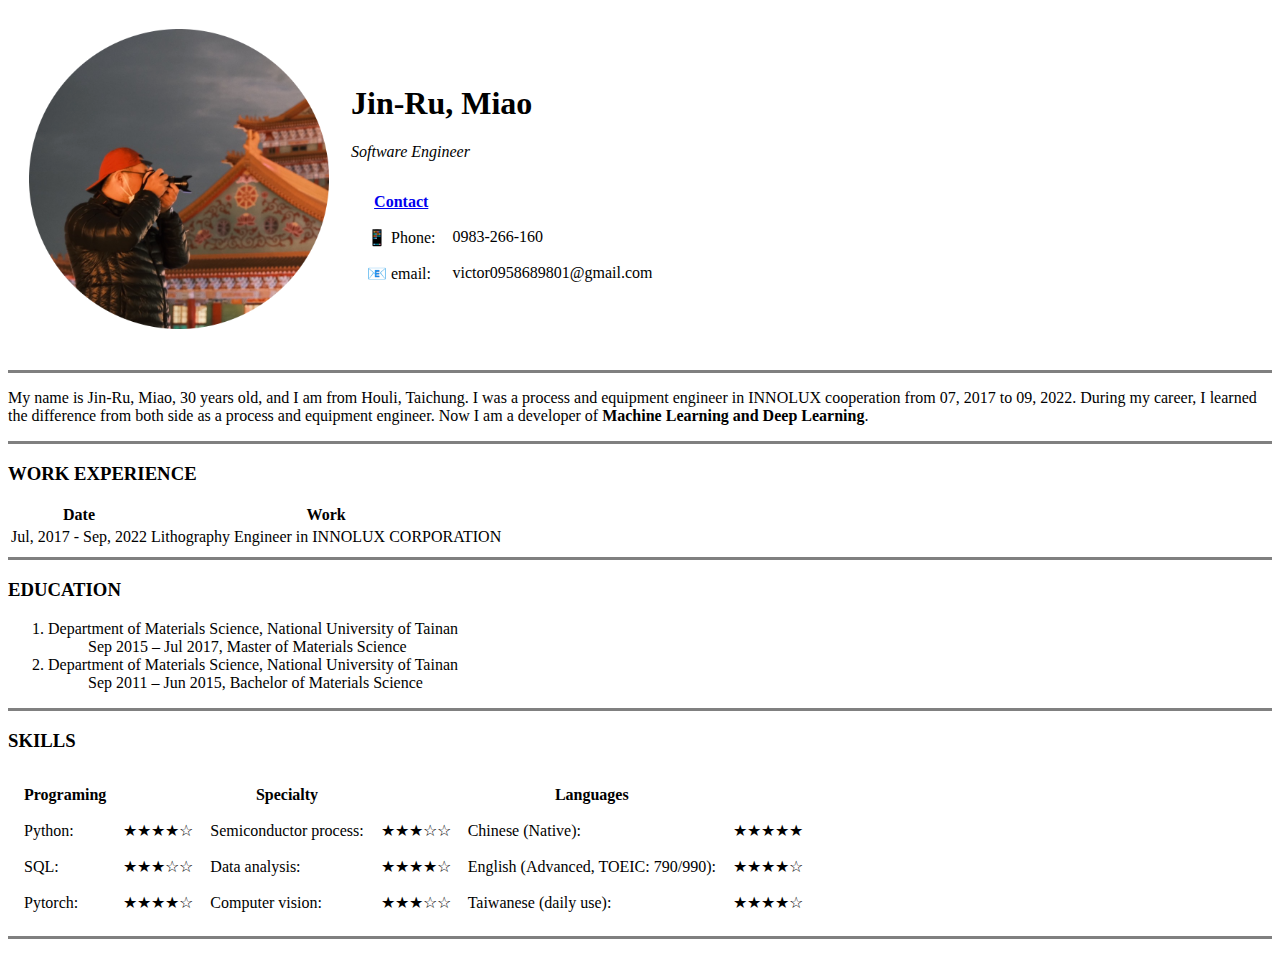
==== index.html @ 0f9c9feb "Add initail CV website files" ====
<!DOCTYPE html>
<html lang="en">
    <head>
        <meta charset="UTF-8">
        <title>Jin-Ru's Personal Site</title>
    </head>
    <body>
        <table cellspacing="20">
            <tr>
                <td><img src="img/IMG_3007-modified.png" height="300" width="300"></td>
                <td>
                    <h1>Jin-Ru, Miao</h1>
                    <p><em>Software Engineer</em></p>
                    <table cellspacing="15">
                        <tr>
                            <th><a href="contact.html">Contact</a></th>
                        </tr>
                        <tr>
                            <td>📱 Phone: </td>
                            <td>0983-266-160</td>
                        </tr>
                        <tr>
                            <td>📧 email: </td>
                            <td>victor0958689801@gmail.com</td>
                        </tr>
                    </table>
                </td>
            </tr>
        </table>
        <p>
            <hr size="3" noshade="">
            <p>
                My name is Jin-Ru, Miao, 30 years old, and I am from Houli, Taichung. I was a process and equipment
                engineer in INNOLUX cooperation from 07, 2017 to 09, 2022. During my career, I learned the difference
                from both side as a process and equipment engineer. Now I am a developer of
                <strong>Machine Learning and Deep Learning</strong>.
            </p>
            <hr size="3" noshade="">
            <h3>WORK EXPERIENCE</h3>
            <table>
                <thead>
                    <tr>
                        <th>Date</th>
                        <th>Work</th>
                    </tr>
                </thead>
                <tbody>
                    <tr>
                    <td>Jul, 2017 - Sep, 2022</td>
                    <td>Lithography Engineer in INNOLUX CORPORATION</td>
                    </tr>
                </tbody>
            </table>
            <hr size="3" noshade="">
            <h3>EDUCATION</h3>
            <ol>
                <li>Department of Materials Science, National University of Tainan</li>
                <ul>Sep 2015 – Jul 2017, Master of Materials Science</ul>
                <li>Department of Materials Science, National University of Tainan</li>
                <ul>Sep 2011 – Jun 2015, Bachelor of Materials Science</ul>
            </ol>
            <hr size="3" noshade="">
            <h3>SKILLS</h3>
                <table cellspacing="15">
                    <tbody>
                        <tr>
                            <th>Programing</th>
                            <td></td>
                            <th>Specialty</th>
                            <td></td>
                            <th>Languages</th>
                            <td></td>
                        </tr>
                        <tr>
                            <td>Python: </td>
                            <td>★★★★☆</td>
                            <td>Semiconductor process: </td>
                            <td>★★★☆☆</td>
                            <td>Chinese (Native): </td>
                            <td>★★★★★</td>
                        </tr>
                        <tr>
                            <td>SQL: </td>
                            <td>★★★☆☆</td>
                            <td>Data analysis: </td>
                            <td>★★★★☆</td>
                            <td>English (Advanced, TOEIC: 790/990): </td>
                            <td>★★★★☆</td>
                        </tr>
                        <tr>
                            <td>Pytorch: </td>
                            <td>★★★★☆</td>
                            <td>Computer vision: </td>
                            <td>★★★☆☆</td>
                            <td>Taiwanese (daily use): </td>
                            <td>★★★★☆</td>
                        </tr>
                    </tbody>
                </table>
            <hr size="3" noshade="">
        </p>
    </body>
</html>
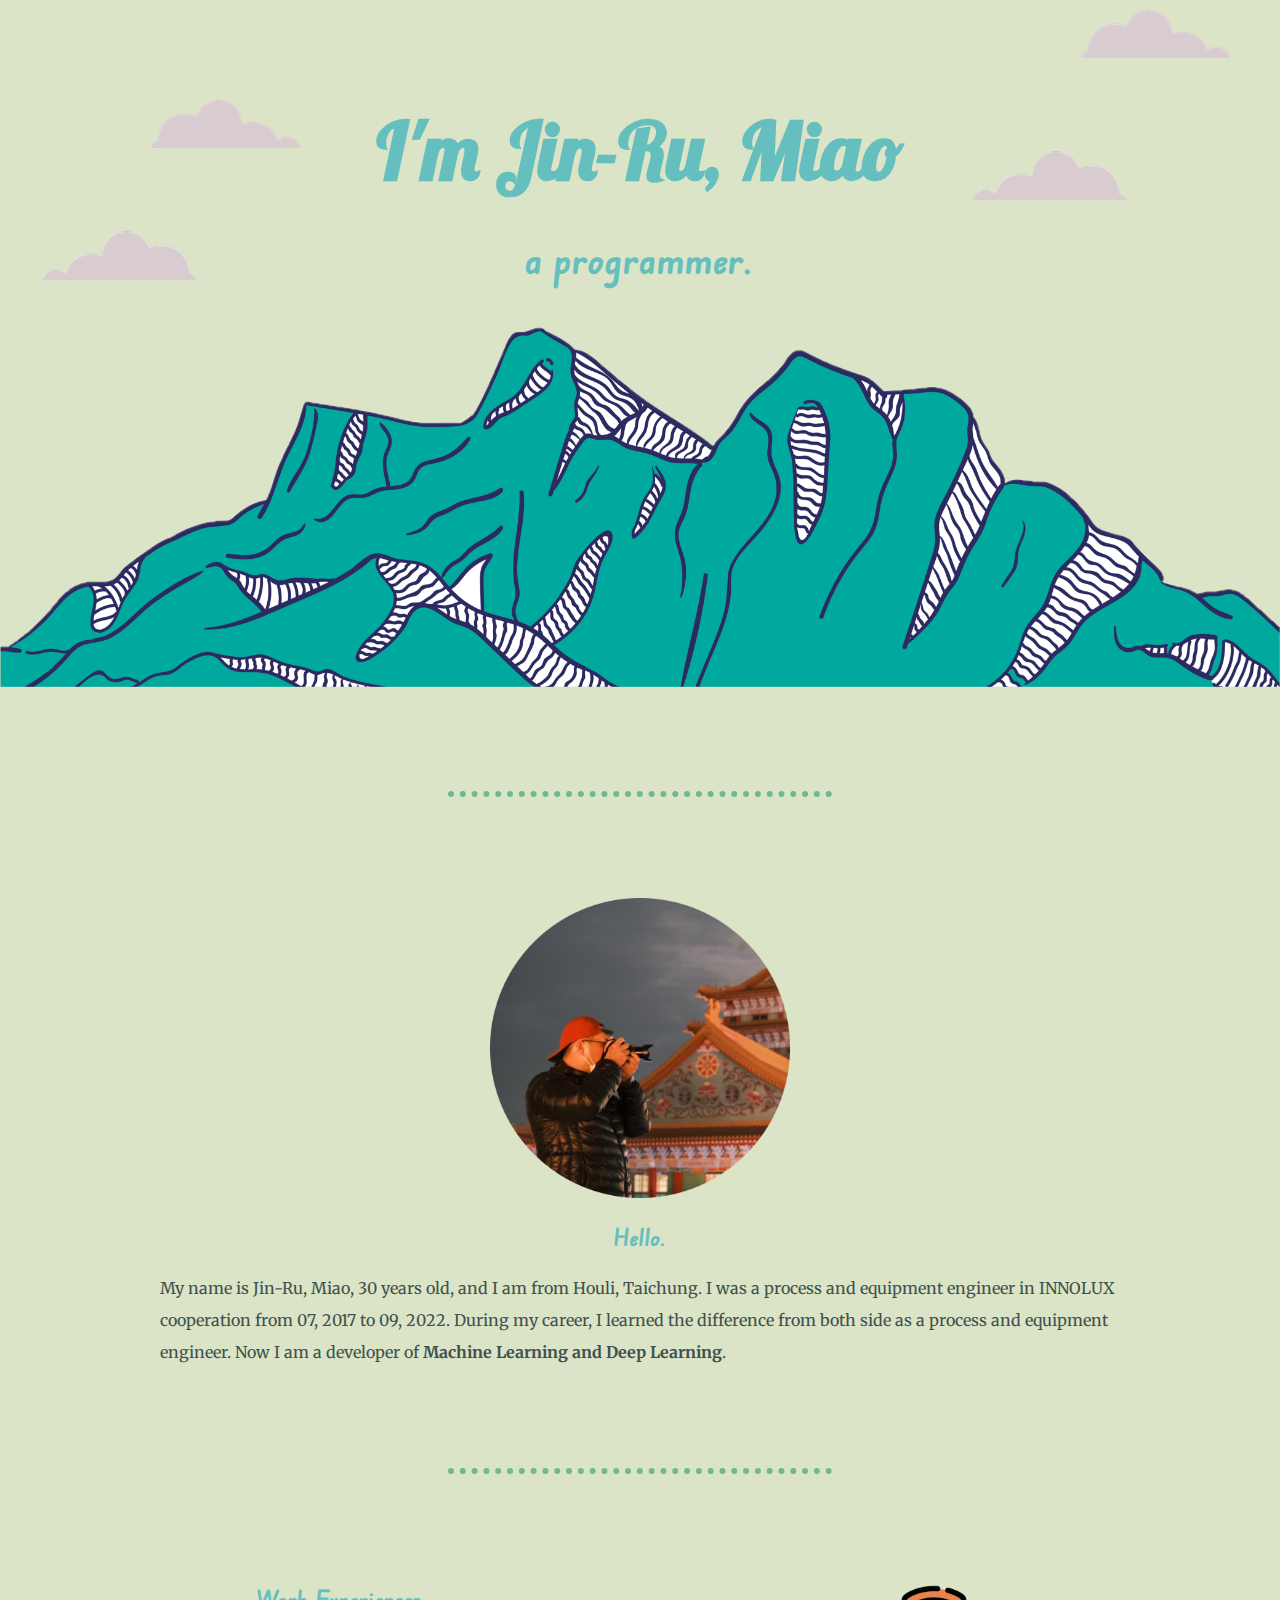
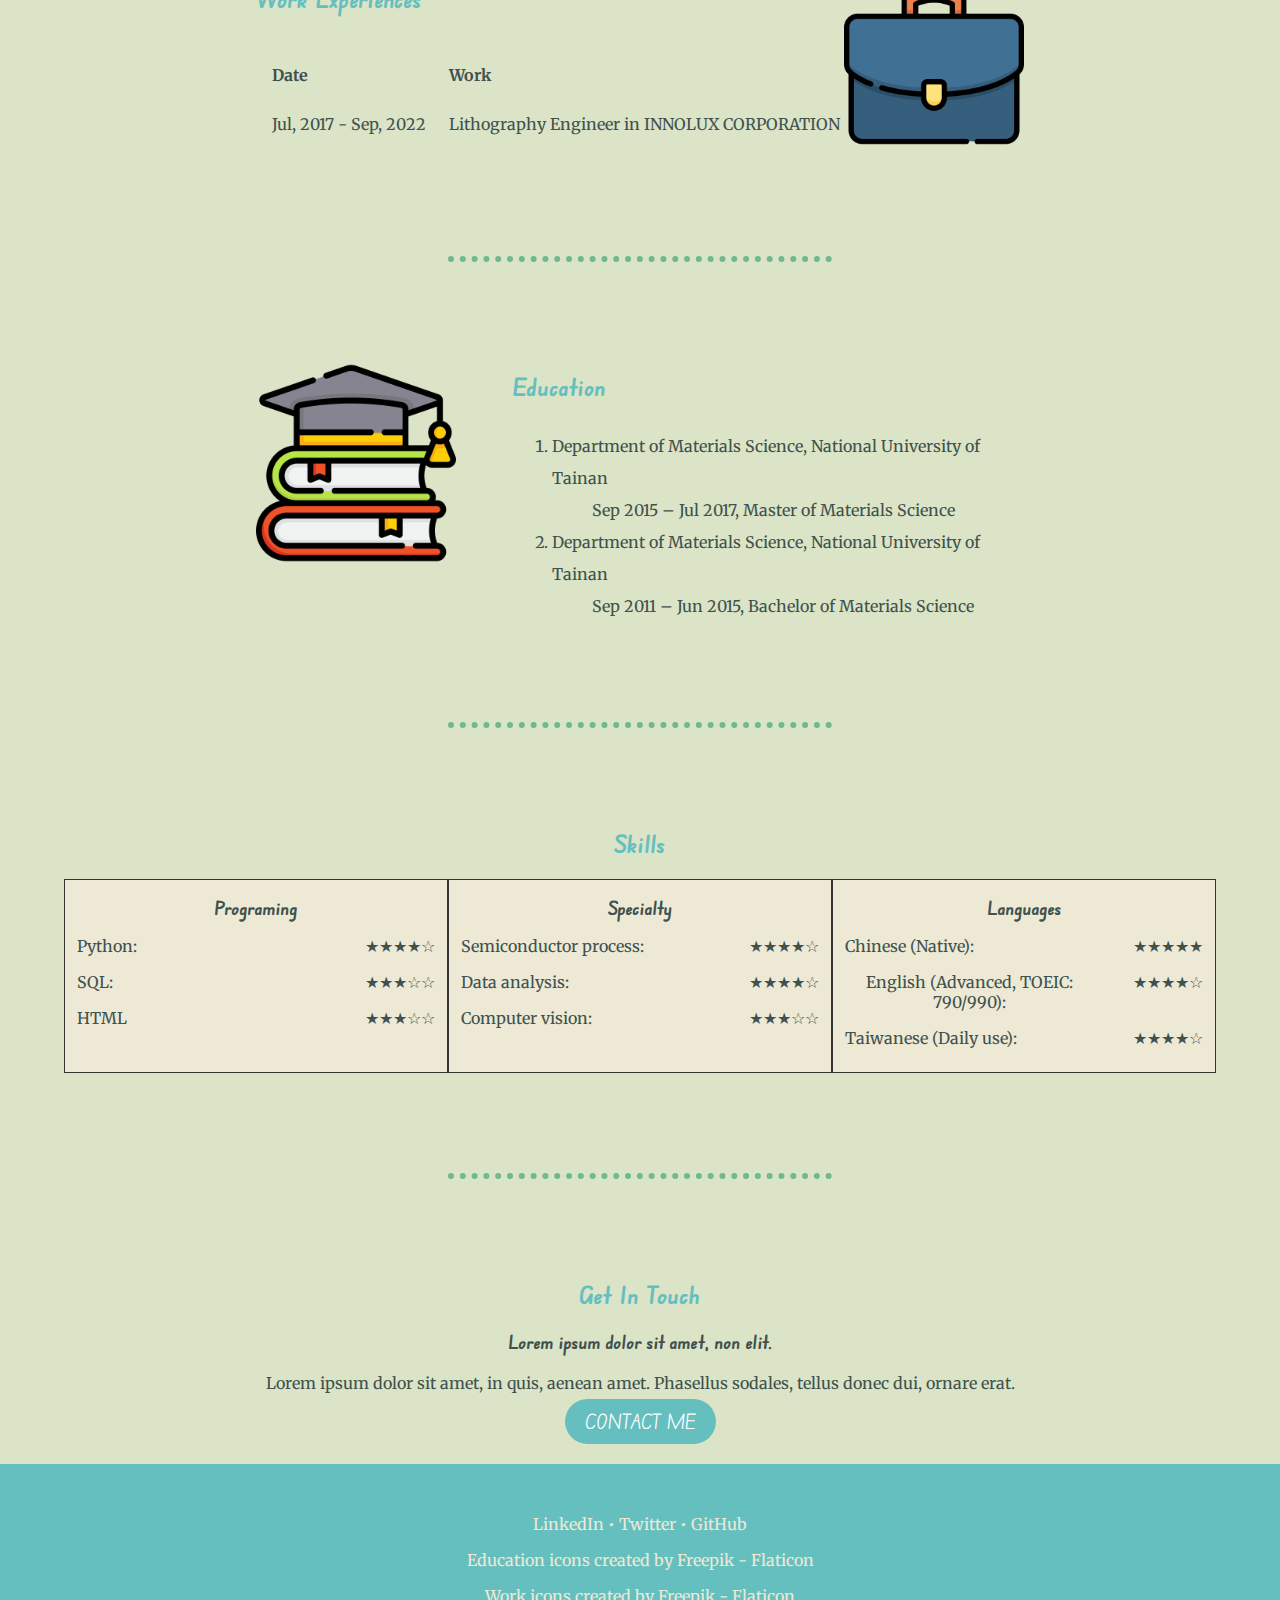
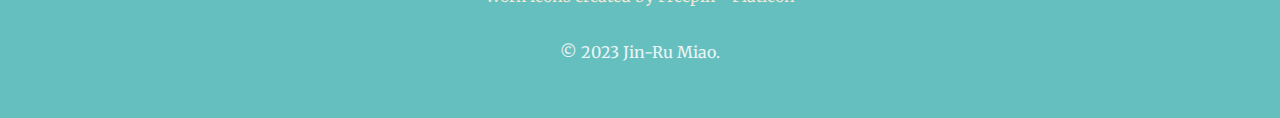
==== commit aeb89ce2: "update cv" ====
--- a/index.html
+++ b/index.html
@@ -1,103 +1,141 @@
 <!DOCTYPE html>
 <html lang="en">
-    <head>
-        <meta charset="UTF-8">
-        <title>Jin-Ru's Personal Site</title>
-    </head>
-    <body>
-        <table cellspacing="20">
-            <tr>
-                <td><img src="img/IMG_3007-modified.png" height="300" width="300"></td>
-                <td>
-                    <h1>Jin-Ru, Miao</h1>
-                    <p><em>Software Engineer</em></p>
-                    <table cellspacing="15">
-                        <tr>
-                            <th><a href="contact.html">Contact</a></th>
-                        </tr>
-                        <tr>
-                            <td>📱 Phone: </td>
-                            <td>0983-266-160</td>
-                        </tr>
-                        <tr>
-                            <td>📧 email: </td>
-                            <td>victor0958689801@gmail.com</td>
-                        </tr>
-                    </table>
-                </td>
-            </tr>
-        </table>
-        <p>
-            <hr size="3" noshade="">
-            <p>
-                My name is Jin-Ru, Miao, 30 years old, and I am from Houli, Taichung. I was a process and equipment
+<head>
+    <meta charset="UTF-8">
+    <title>Jin-Ru's Personal Site</title>
+    <link rel="stylesheet" href="css/styles.css">
+    <link rel="icon" href="favicon.ico">
+    <link rel="preconnect" href="https://fonts.googleapis.com">
+    <link rel="preconnect" href="https://fonts.gstatic.com" crossorigin>
+    <link href="https://fonts.googleapis.com/css2?family=Edu+NSW+ACT+Foundation&family=Lobster&family=Merriweather&display=swap"
+          rel="stylesheet">
+</head>
+<body>
+<div class="top_container">
+    <img class="cloud1" src="img/cloud.png">
+    <h1 class="intro-name">I'm Jin-Ru, Miao</h1>
+    <h2 class="intro-describe">a programmer.</h2>
+    <img class="cloud2" src="img/cloud.png">
+    <img class="cloud3" src="img/cloud_inverse.png">
+    <img class="cloud4" src="img/cloud_inverse.png">
+    <img class="mountain" src="img/image-from-rawpixel-id-9601776-cut.png">
+</div>
+<div class="middle-container">
+    <hr size="3" noshade="">
+    <div class="profile">
+        <img src="img/IMG_3007-modified.png" height="300" width="300">
+        <h2>Hello.</h2>
+        <p class="autobiography">My name is Jin-Ru, Miao, 30 years old, and I am from Houli, Taichung. I was a process and equipment
                 engineer in INNOLUX cooperation from 07, 2017 to 09, 2022. During my career, I learned the difference
                 from both side as a process and equipment engineer. Now I am a developer of
-                <strong>Machine Learning and Deep Learning</strong>.
-            </p>
-            <hr size="3" noshade="">
-            <h3>WORK EXPERIENCE</h3>
-            <table>
+                <strong>Machine Learning and Deep Learning</strong>.</p>
+    </div>
+    <hr size="3" noshade="">
+    <div class="work-experiences">
+        <img class="work-img" src="img/suitcase.png">
+
+        <div class="work-table-div">
+            <h2>Work Experiences</h2>
+            <table class="work-table" cellspacing="15">
                 <thead>
-                    <tr>
-                        <th>Date</th>
-                        <th>Work</th>
-                    </tr>
+                <tr>
+                    <th>Date</th>
+                    <th>Work</th>
+                </tr>
                 </thead>
                 <tbody>
-                    <tr>
+                <tr>
                     <td>Jul, 2017 - Sep, 2022</td>
                     <td>Lithography Engineer in INNOLUX CORPORATION</td>
-                    </tr>
+                </tr>
                 </tbody>
             </table>
-            <hr size="3" noshade="">
-            <h3>EDUCATION</h3>
+        </div>
+    </div>
+    <hr size="3" noshade="">
+    <div class="education">
+        <img class="education-img" src="img/education.png">
+        <div class="education-div">
+            <h2>Education</h2>
             <ol>
                 <li>Department of Materials Science, National University of Tainan</li>
                 <ul>Sep 2015 – Jul 2017, Master of Materials Science</ul>
                 <li>Department of Materials Science, National University of Tainan</li>
                 <ul>Sep 2011 – Jun 2015, Bachelor of Materials Science</ul>
             </ol>
-            <hr size="3" noshade="">
-            <h3>SKILLS</h3>
-                <table cellspacing="15">
-                    <tbody>
-                        <tr>
-                            <th>Programing</th>
-                            <td></td>
-                            <th>Specialty</th>
-                            <td></td>
-                            <th>Languages</th>
-                            <td></td>
-                        </tr>
-                        <tr>
-                            <td>Python: </td>
-                            <td>★★★★☆</td>
-                            <td>Semiconductor process: </td>
-                            <td>★★★☆☆</td>
-                            <td>Chinese (Native): </td>
-                            <td>★★★★★</td>
-                        </tr>
-                        <tr>
-                            <td>SQL: </td>
-                            <td>★★★☆☆</td>
-                            <td>Data analysis: </td>
-                            <td>★★★★☆</td>
-                            <td>English (Advanced, TOEIC: 790/990): </td>
-                            <td>★★★★☆</td>
-                        </tr>
-                        <tr>
-                            <td>Pytorch: </td>
-                            <td>★★★★☆</td>
-                            <td>Computer vision: </td>
-                            <td>★★★☆☆</td>
-                            <td>Taiwanese (daily use): </td>
-                            <td>★★★★☆</td>
-                        </tr>
-                    </tbody>
-                </table>
-            <hr size="3" noshade="">
-        </p>
-    </body>
+        </div>
+    </div>
+    <hr size="3" noshade="">
+    <div class="skills">
+        <h2>Skills</h2>
+        <div class="wrapper">
+            <div class="shadowbox">
+                <h3 class="skills-title">Programing</h3>
+                <dl class="group flex justify-between group-hover">
+                    <dt class="group-hover:text-bold">Python:</dt>
+                    <dd>★★★★☆</dd>
+                </dl>
+                <dl class="group flex justify-between group-hover">
+                    <dt class="group-hover:text-bold">SQL:</dt>
+                    <dd>★★★☆☆</dd>
+                </dl>
+                <dl class="group flex justify-between group-hover">
+                    <dt class="group-hover:text-bold">HTML</dt>
+                    <dd>★★★☆☆</dd>
+                </dl>
+            </div>
+            <div class="shadowbox">
+                <h3 class="skills-title">Specialty</h3>
+                <dl class="group flex justify-between group-hover">
+                    <dt class="group-hover:text-bold">Semiconductor process:</dt>
+                    <dd>★★★★☆</dd>
+                </dl>
+                <dl class="group flex justify-between group-hover">
+                    <dt class="group-hover:text-bold">Data analysis:</dt>
+                    <dd>★★★★☆</dd>
+                </dl>
+                <dl class="group flex justify-between group-hover">
+                    <dt class="group-hover:text-bold">Computer vision:</dt>
+                    <dd>★★★☆☆</dd>
+                </dl>
+            </div>
+            <div class="shadowbox">
+                <h3 class="skills-title">Languages</h3>
+                <dl class="group flex justify-between group-hover">
+                    <dt class="group-hover:text-bold">Chinese (Native):</dt>
+                    <dd>★★★★★</dd>
+                </dl>
+                <dl class="group flex justify-between group-hover">
+                    <dt class="group-hover:text-bold">English (Advanced, TOEIC: 790/990):</dt>
+                    <dd>★★★★☆</dd>
+                </dl>
+                <dl class="group flex justify-between group-hover">
+                    <dt class="group-hover:text-bold">Taiwanese (Daily use):</dt>
+                    <dd>★★★★☆</dd>
+                </dl>
+            </div>
+        </div>
+    </div>
+    <hr size="3" noshade="">
+    <div class="contact-me">
+        <h2>Get In Touch</h2>
+        <h3>Lorem ipsum dolor sit amet, non elit.</h3>
+        <p>Lorem ipsum dolor sit amet, in quis, aenean amet. Phasellus sodales, tellus donec dui, ornare erat.</p>
+        <a class="btn" href="mailto:victor0958689801@gmail.com">CONTACT ME</a>
+    </div>
+</div>
+<!--<hr size="3" noshade="">-->
+<div class="bottom-container">
+    <a class="footer-link" href="https://www.linkedin.com/">LinkedIn</a>
+    <a class="footer-link">•</a>
+    <a class="footer-link" href="https://twitter.com/">Twitter</a>
+    <a class="footer-link">•</a>
+    <a class="footer-link" href="https://github.com/jinrumiao">GitHub</a>
+    <p><a class="footer-link" href="https://www.flaticon.com/free-icons/education" title="education icons">Education icons created by Freepik - Flaticon</a></p>
+    <p><a class="footer-link" href="https://www.flaticon.com/free-icons/work" title="work icons">Work icons created by Freepik - Flaticon</a></p>
+
+    <p class="copyright">© 2023 Jin-Ru Miao.</p>
+</div>
+
+</body>
 </html>--- a/css/styles.css
+++ b/css/styles.css
@@ -0,0 +1,179 @@
+body {
+    background-color: #DBE4C6;
+    margin: 0px;
+    text-align: center;
+    font-family: 'Merriweather', serif;
+    color: #40514E
+}
+
+h1 {
+    font-size: 5rem;
+    margin: 50px auto 0 auto;
+    font-family: 'Lobster', cursive;
+    color: #66BFBF;
+}
+h2 {
+    font-family: 'Edu NSW ACT Foundation', cursive;
+    font-weight: 900;
+    color: #66BFBF;
+}
+h3 {
+    font-family: 'Edu NSW ACT Foundation', cursive;
+}
+a {
+    color: #11999E;
+    text-decoration: none;
+    font-family: 'Merriweather', serif;
+}
+a:hover {
+    color: #EAF6F6;
+}
+hr {
+    background-color: #DBE4C6;
+    border-style: none;
+    border-top-style: dotted;
+    border-color: #6FB98F;
+    border-width: 6px;
+    width: 30%;
+    margin: 100px auto;
+}
+
+.autobiography {
+    text-align: left;
+    line-height: 2;
+}
+.intro-describe {
+    font-size: 2.5rem;
+}
+.top_container {
+    margin-top: 0px;
+    position: relative;
+    padding-top: 50px;
+}
+.cloud1 {
+    position: absolute;
+    top: 10px;
+    right: 50px;
+}
+.cloud2 {
+    position: absolute;
+    top: 100px;
+    left: 150px;
+}
+.cloud3 {
+    position: absolute;
+    top: 150px;
+    right: 150px;
+}
+.cloud4 {
+    position: absolute;
+    top: 230px;
+    left: 40px;
+}
+.mountain {
+    width: 100%;
+}
+.intro-name {
+}
+.profile {
+    width: 75%;
+    margin: 0px auto;
+}
+.group-hover:hover {
+    color: #FFB84C;
+}
+.group:hover .group-hover\:text-bold {
+    font-weight: 600;
+    color:black
+}
+.work-experiences {
+    line-height: 2;
+    text-align: left;
+    width: 60%;
+    margin: 0px auto;
+}
+.work-table-div {
+    margin: 0 auto;
+}
+.work-table {
+    margin: 0px;
+    width: 80%;
+}
+.work-img {
+    width: 180px;
+    margin: 0px;
+    float: right;
+    position: absolute;
+    right: 20%;
+}
+.education {
+    margin: 0px 20% 0px 40%;
+    text-align: left;
+    line-height:2;
+}
+.education-div {
+    width: 100%;
+    margin: 0px;
+    text-align: left;
+    line-height:2;
+}
+.education-img {
+    width: 200px;
+    margin: 0px;
+    float: left;
+    position: absolute;
+    left: 20%;
+}
+.skills {
+    width: 90%;
+    margin: 0px auto;
+}
+.bottom-container {
+    background-color: #66BFBF;
+    padding: 50px 0px 20px;
+}
+.justify-between {
+    justify-content: space-between;
+}
+.flex{
+    display: flex;
+}
+.shadowbox {
+    border: 1px solid #333;
+    padding: 8px 12px;
+    background-color: #EDE9D5;
+}
+.skills-title {
+    margin: 8px 0px;
+}
+.wrapper {
+    position: relative;
+    display: grid;
+    grid-template-columns: repeat(3, 1fr);
+}
+.btn {
+  -webkit-border-radius: 28;
+  -moz-border-radius: 28;
+  border-radius: 28px;
+  font-family: 'Edu NSW ACT Foundation', cursive;
+  color: #ffffff;
+  font-size: 20px;
+  background: #66BFBF;
+  padding: 10px 20px 10px 20px;
+  text-decoration: none;
+}
+.btn:hover {
+  background: #27E1C1;
+  text-decoration: none;
+}
+.contact-me {
+    margin-bottom: 30px;
+}
+.copyright {
+    color: #EAF6F6;
+    font-size: 0.75 rem;
+    padding: 20px 0;
+}
+.footer-link {
+    color: #EDE9D5;
+}
